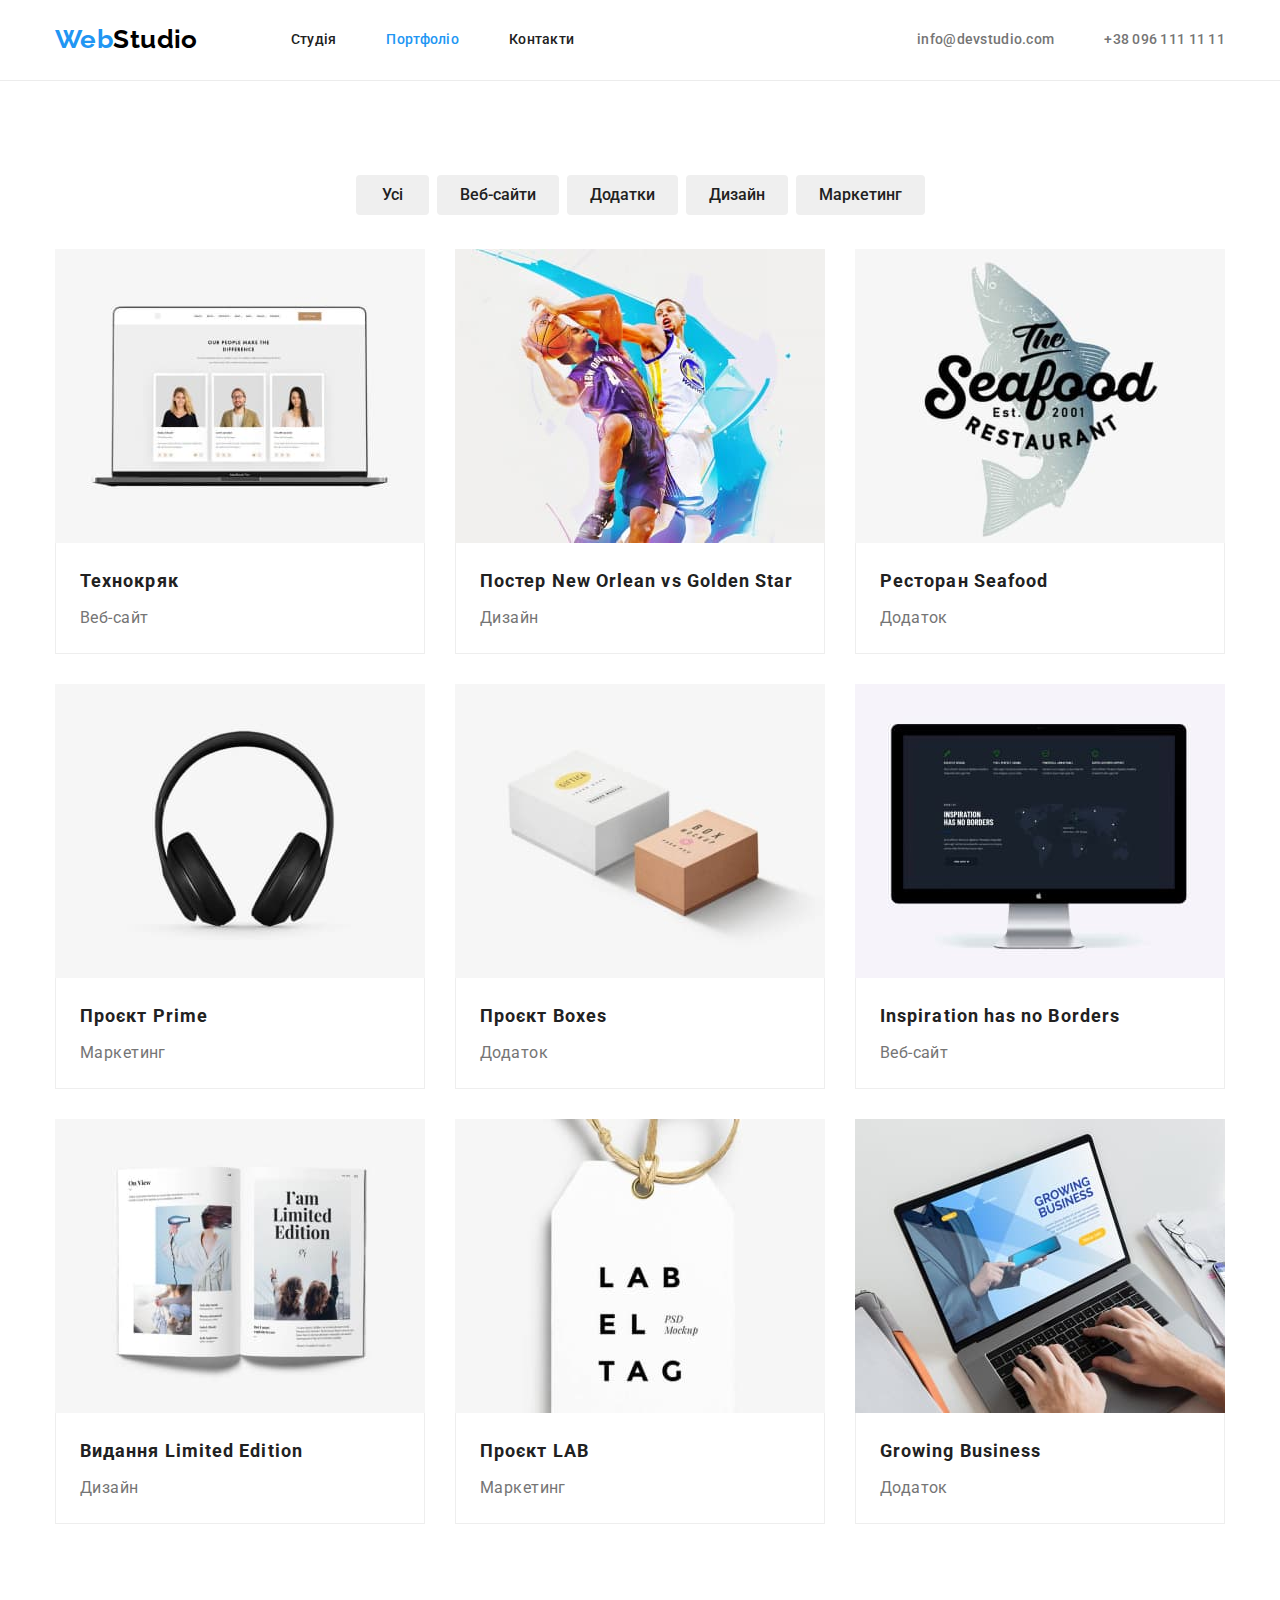
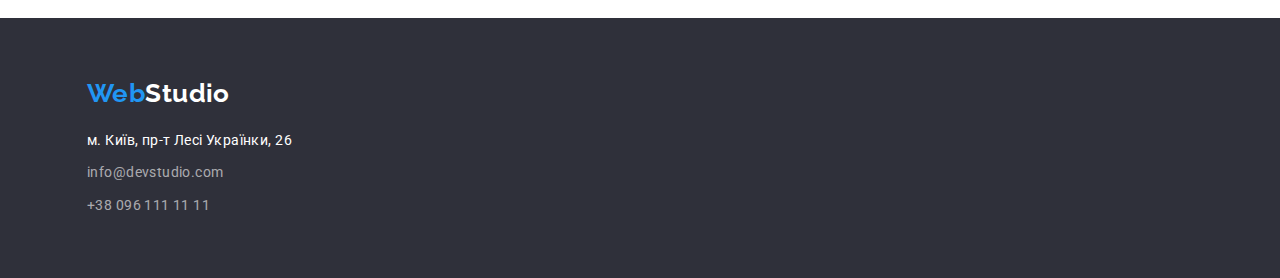
==== portfolio.html @ 9d6f00cf "Додаю HW №3" ====
<!DOCTYPE html>
<html lang="en">
  <head>
    <meta charset="UTF-8" />
    <meta http-equiv="X-UA-Compatible" content="IE=edge" />
    <meta name="viewport" content="width=device-width, initial-scale=1.0" />
    <title>goit-markup-hw-03</title>
    <link rel="preconnect" href="https://fonts.googleapis.com" />
    <link rel="preconnect" href="https://fonts.gstatic.com" crossorigin />
    <link
      href="https://fonts.googleapis.com/css2?family=Raleway:wght@700&family=Roboto:wght@400;500;700;900&display=swap"
      rel="stylesheet"
    />
    <link
      rel="stylesheet"
      href="https://cdnjs.cloudflare.com/ajax/libs/modern-normalize/1.1.0/modern-normalize.min.css"
    />
    <link rel="stylesheet" href="./css/styles.css" />
  </head>
  <body>
    <!-- Шапка сайта -->
    <header class="header heder-portfolio">
      <div class="container nav-container">
        <a href="#" lang="en" class="logo link"><span class="logo-web">Web</span>Studio</a>

        <nav>
          <ul class="site-nav list">
            <li class="item"><a href="./index.html" class="link">Студія</a></li>
            <li class="item"><a href="./portfolio.html" class="link active">Портфоліо</a></li>
            <li class="item"><a href="#" class="link">Контакти</a></li>
          </ul>
        </nav>

        <ul class="main-contacts list">
          <li class="item">
            <a href="mailto:info@devstudio.com" class="contacts link">info@devstudio.com</a>
          </li>
          <li class="item">
            <a href="tel:+380961111111" class="contacts link">+38 096 111 11 11</a>
          </li>
        </ul>
      </div>
    </header>
    <main>
      <section class="portfolio section">
        <!-- <h1>Портфоліо</h1> -->
        <div class="container">
          <ul class="list filter-nav">
            <li class="item"><button type="button" class="nav-button">Усі</button></li>
            <li class="item"><button type="button" class="nav-button">Веб-сайти</button></li>
            <li class="item"><button type="button" class="nav-button">Додатки</button></li>
            <li class="item"><button type="button" class="nav-button">Дизайн</button></li>
            <li class="item"><button type="button" class="nav-button">Маркетинг</button></li>
          </ul>
          <ul class="list portfolio-list">
            <li class="portfolio-block">
              <img
                class="portfolio-img"
                src="./images/portfolio-01.jpg"
                alt="Відкритий сайт на ноутбуці"
                width="370"
                height="294"
              />
              <div class="portfolio-inf">
                <h2 class="portfolio-title">Технокряк</h2>
                <p class="portfolio-description">Веб-сайт</p>
              </div>
            </li>
            <li class="portfolio-block">
              <img
                class="portfolio-img"
                src="./images/portfolio-02.jpg"
                alt="Два баскетболісти з м'ячем"
                width="370"
                height="294"
              />
              <div  class="portfolio-inf">
                <h2 class="portfolio-title">
                Постер <span lang="en">New Orlean vs Golden Star</span>
              </h2>
              <p class="portfolio-description">Дизайн</p>
              </div>
            </li>
            <li class="portfolio-block">
              <img
                class="portfolio-img"
                src="./images/portfolio-03.jpg"
                alt="Логотип ресторану Seafood"
                width="370"
                height="294"
              />
              <div  class="portfolio-inf">
                <h2 class="portfolio-title">Ресторан <span lang="en">Seafood</span></h2>
              <p class="portfolio-description">Додаток</p>
              </div>
            </li>
            <li class="portfolio-block">
              <img
                class="portfolio-img"
                src="./images/portfolio-04.jpg"
                alt="Навушники"
                width="370"
                height="294"
              />
              <div class="portfolio-inf">
                <h2 class="portfolio-title">Проєкт <span lang="en">Prime</span></h2>
              <p class="portfolio-description">Маркетинг</p>
              </div>
            </li>
            <li class="portfolio-block">
              <img
                class="portfolio-img"
                src="./images/portfolio-05.jpg"
                alt="Дві коробки"
                width="370"
                height="294"
              />
              <div class="portfolio-inf">
                <h2 class="portfolio-title">Проєкт <span lang="en">Boxes</span></h2>
              <p class="portfolio-description">Додаток</p>
              </div>
            </li>
            <li class="portfolio-block">
              <img
                class="portfolio-img"
                src="./images/portfolio-06.jpg"
                alt="монітор"
                width="370"
                height="294"
              />
              <div class="portfolio-inf">
                <h2 lang="en" class="portfolio-title">Inspiration has no Borders</h2>
              <p class="portfolio-description">Веб-сайт</p>
              </div>
            </li>
            <li class="portfolio-block">
              <img
                class="portfolio-img"
                src="./images/portfolio-07.jpg"
                alt="Відкритий журнал"
                width="370"
                height="294"
              />
              <div class="portfolio-inf">
                <h2 class="portfolio-title">Видання <span lang="en">Limited Edition</span></h2>
              <p class="portfolio-description">Дизайн</p>
              </div>
            </li>
            <li class="portfolio-block">
              <img
                class="portfolio-img"
                src="./images/portfolio-08.jpg"
                alt="Лейбл"
                width="370"
                height="294"
              />
              <div class="portfolio-inf">
                <h2 class="portfolio-title">Проєкт <span lang="en">LAB</span></h2>
              <p class="portfolio-description">Маркетинг</p>
              </div>
            </li>
            <li class="portfolio-block">
              <img
                class="portfolio-img"
                src="./images/portfolio-09.jpg"
                alt="Людина працює на ноутбуці"
                width="370"
                height="294"
              />
              <div class="portfolio-inf">
                <h2 lang="en" class="portfolio-title">Growing Business</h2>
              <p class="portfolio-description">Додаток</p>
              </div>
            </li>
          </ul>
        </div>
      </section>
    </main>

    <!-- Футер -->
    <footer class="footer">
      <div class="container">
        <a href="#" lang="en" class="logo link"><span class="logo-web">Web</span>Studio</a>
        <address class="address">
          <ul class="list">
            <li>
              <a href="https://goo.gl/maps/9ttwzkd9uLQhC29X6" class="link location"
                >м. Київ, пр-т Лесі Українки, 26
              </a>
            </li>
            <li><a href="mailto:info@devstudio.com" class="link mail">info@devstudio.com</a></li>
            <li><a href="tel:+380961111111" class="link tel">+38 096 111 11 11</a></li>
          </ul>
        </address>
      </div>
    </footer>
  </body>
</html>
---- css/styles.css ----
/* Цвет основного текста #212121 */
/* Вторичный цвет текста #757575 */
/* Белый #FFFFFF */
/* Акцент #2196F3 */
/* Цвет герой/футер #2F303A */
/* Первичный цвет фона #F5F5F5 */
/* Вторичный цвет фона #F5F4FA */
/* Черный цвет logo #000000*/

:root {
  --primary-text-kolor: #757575;
  --title-text-color: #212121;
  --primary-background-color: #f5f5f5;
  --secondary-background-color: #f5f4fa;
  --hero-background-color: #2f303a;
  --accent-color: #2196f3;
  --white-color: #ffffff;
  --black-color: #000000;
}

body {
  background-color: var(--white-color);
  color: var(--primary-text-kolor);

  font-family: 'Roboto', sans-serif;
  font-size: 14px;
  letter-spacing: 0.03em;
  line-height: 1.71;
}

/* Утилитарные классы */

.list {
  padding: 0;
  margin: 0;
  list-style: none;
}

.link {
  text-decoration: none;
}

.address {
  font-style: normal;
}

.section {
  padding-top: 94px;
  padding-bottom: 94px;
}
/* ФУТЕР */

/* Логотипы футер/хедер */

.container {
  margin-left: auto;
  margin-right: auto;
  width: 1200px;
  padding-left: 15px;
  padding-right: 15px;
}

.logo {
  display: block;
  padding-top: 24px;
  padding-bottom: 25px;

  color: var(--black-color);

  font-family: 'Raleway';
  font-weight: 700;
  font-size: 26px;
  line-height: 1.19;
}

.footer .logo {
  color: var(--white-color);
}

.header .logo-web,
.footer .logo-web {
  color: var(--accent-color);
}

/* Навигация по сайту */

.header {
  background-color: var(--white-color);
}

.nav-container {
  display: flex;
  align-items: center;
}

.site-nav {
  display: flex;
  margin-left: 93px;

  color: var(--title-text-color);

  font-weight: 500;
  line-height: 1.14;
  letter-spacing: 0.02em;
}

.site-nav .item:not(:last-child) {
  margin-right: 50px;
}

.site-nav .link {
  display: block;
  padding-top: 32px;
  padding-bottom: 32px;
  color: inherit;
}

.site-nav .link:hover,
.site-nav .link:focus {
  color: var(--accent-color);
}

.site-nav .active {
  color: var(--accent-color);
}

/* Контакты */

.main-contacts {
  display: flex;
  margin-left: auto;
}

.main-contacts .item + .item {
  margin-left: 50px;
}

.main-contacts .contacts {
  display: block;
  padding-top: 32px;
  padding-bottom: 32px;

  color: inherit;

  font-weight: 500;
  line-height: 1.14;
  letter-spacing: 0.02em;
}

.contacts:hover,
.contacts:focus {
  color: var(--accent-color);
}

/* МЕЙН-КОНТЕНТ */

/* Герой */

.hero {
  background-color: var(--hero-background-color);
  text-align: center;
  padding-top: 200px;
  padding-bottom: 200px;
}

.hero-title {
  width: 696px;
  margin-left: auto;
  margin-right: auto;
  margin-top: 0;
  margin-bottom: 30px;

  color: var(--white-color);

  font-weight: 900;
  font-size: 44px;
  line-height: 1.36;
  letter-spacing: 0.06em;
  text-transform: uppercase;
  text-align: center;
}

.button {
  border-radius: 4px;
  padding: 10px 32px;
  min-width: 216px;
  border: 1px solid transparent;

  color: var(--white-color);
  background-color: var(--accent-color);

  font-family: inherit;
  font-size: 16px;
  font-weight: 700;
  line-height: 1.88;
  letter-spacing: 0.06em;
  text-align: center;

  cursor: pointer;
}

/* ОСНОВНЫЕ СЕКЦИИ */

.work-target-title,
.team-title {
  color: var(--title-text-color);

  font-size: 36px;
  font-weight: 700;
  line-height: 1.16;
  text-align: center;
}

/* Секция-"преймущества" */

.feature {
  padding-top: 94px;
}

.feature-list {
  display: flex;
  justify-content: center;
}

.feature-title {
  margin-top: 0;
  margin-bottom: 10px;

  color: var(--title-text-color);

  font-size: 14px;
  font-weight: 700;
  line-height: 1.14;
  text-transform: uppercase;
}

.feature-list .title {
  max-width: calc((100%-90px) / 4);
}

.feature-list .title:not(:last-child) {
  margin-right: 30px;
}

.feature-list.list p {
  margin-top: 0;
  margin-bottom: 0;
}

/* Секция-"Чем мы занимаемся" */

.work-target-list {
  display: flex;
}

.work-target-list .title:not(:last-child) {
  margin-right: 30px;
}

.work-target-title {
  margin-top: 0;
  margin-bottom: 50px;
}

/* Секция-"Наша команда" */

.team {
  background-color: var(--secondary-background-color);
}

.team-list {
  display: flex;
}

.team-list .title {
  width: calc((100%-90px) / 4);

  background: var(--white-color);
  box-shadow: 0px 1px 3px rgba(0, 0, 0, 0.12), 0px 1px 1px rgba(0, 0, 0, 0.14),
    0px 2px 1px rgba(0, 0, 0, 0.2);
  border-radius: 0px 0px 4px 4px;
}

.team-list .title:not(:last-child) {
  margin-right: 30px;
}

.team-title {
  margin-top: 0;
  margin-bottom: 50px;
}

.team-img {
  margin-bottom: 30px;
}

.name {
  margin-top: 0;
  margin-bottom: 10px;

  color: var(--title-text-color);

  font-size: 16px;
  font-weight: 500;
  line-height: 1.18;
  letter-spacing: 0.03em;
}

.profession {
  margin-top: 0;
  margin-bottom: 30px;

  font-size: 16px;
  line-height: 1.18;
}

.team-list > li {
  text-align: center;
}

/* ФУТЕР */

.footer {
  padding-top: 60px;
  padding-left: 64px;
  padding-bottom: 60px;

  background-color: var(--hero-background-color);
}

.footer .logo {
  display: inline-block;
  padding-top: 0;
  padding-bottom: 0;
  margin-bottom: 20px;
}

.location {
  display: inline-block;
  margin-bottom: 9px;

  color: var(--white-color);
}

.mail {
  display: inline-block;
  margin-bottom: 9px;
}

.mail,
.tel {
  color: rgba(255, 255, 255, 0.6);
}

.location:hover,
.mail:hover,
.tel:hover,
.location:focus,
.mail:focus,
.tel:focus {
  color: var(--accent-color);
}

/* Сторінка portfolio.html */

.heder-portfolio {
  border-bottom: 1px solid #ececec;
}

.filter-nav {
  display: flex;
  justify-content: center;
  margin-bottom: 34px;
}

.filter-nav .item:not(:last-child) {
  margin-right: 8px;
}

.nav-button {
  display: inline-block;
  padding: 6px 22px;
  border-radius: 4px;
  border: 1px solid transparent;
  min-width: 73px;

  color: var(--title-text-color);

  font-family: inherit;
  font-weight: 500;
  font-size: 16px;
  line-height: 1.62;
  text-align: center;
  cursor: pointer;
}

.nav-button:hover,
.nav-button:focus {
  color: var(--white-color);
  background-color: var(--accent-color);
}

.portfolio-list {
  display: flex;
  flex-wrap: wrap;
}

.portfolio-block {
  width: calc((100% - 60px) / 3);
  background: var(--white-color);
}

.portfolio-inf {
  border-left: 1px solid #eeeeee;
  border-right: 1px solid #eeeeee;
  border-bottom: 1px solid #eeeeee;
}

.portfolio-block:not(:nth-child(3n)) {
  margin-right: 30px;
}

.portfolio-block:not(:nth-last-child(-n + 3)) {
  margin-bottom: 30px;
}

.portfolio-img {
  display: block;
}

.portfolio-title {

  padding-top: 20px;
  margin-top: 0;
  margin-bottom: 4px;
  margin-left: 24px;

  color: var(--title-text-color);

  font-size: 18px;
  font-weight: 700;
  line-height: 2;
  letter-spacing: 0.06em;
}

.portfolio-description {
  font-size: 16px;
  line-height: 1.87;
  margin-top: 0;
  margin-bottom: 20px;
  margin-left: 24px;
}
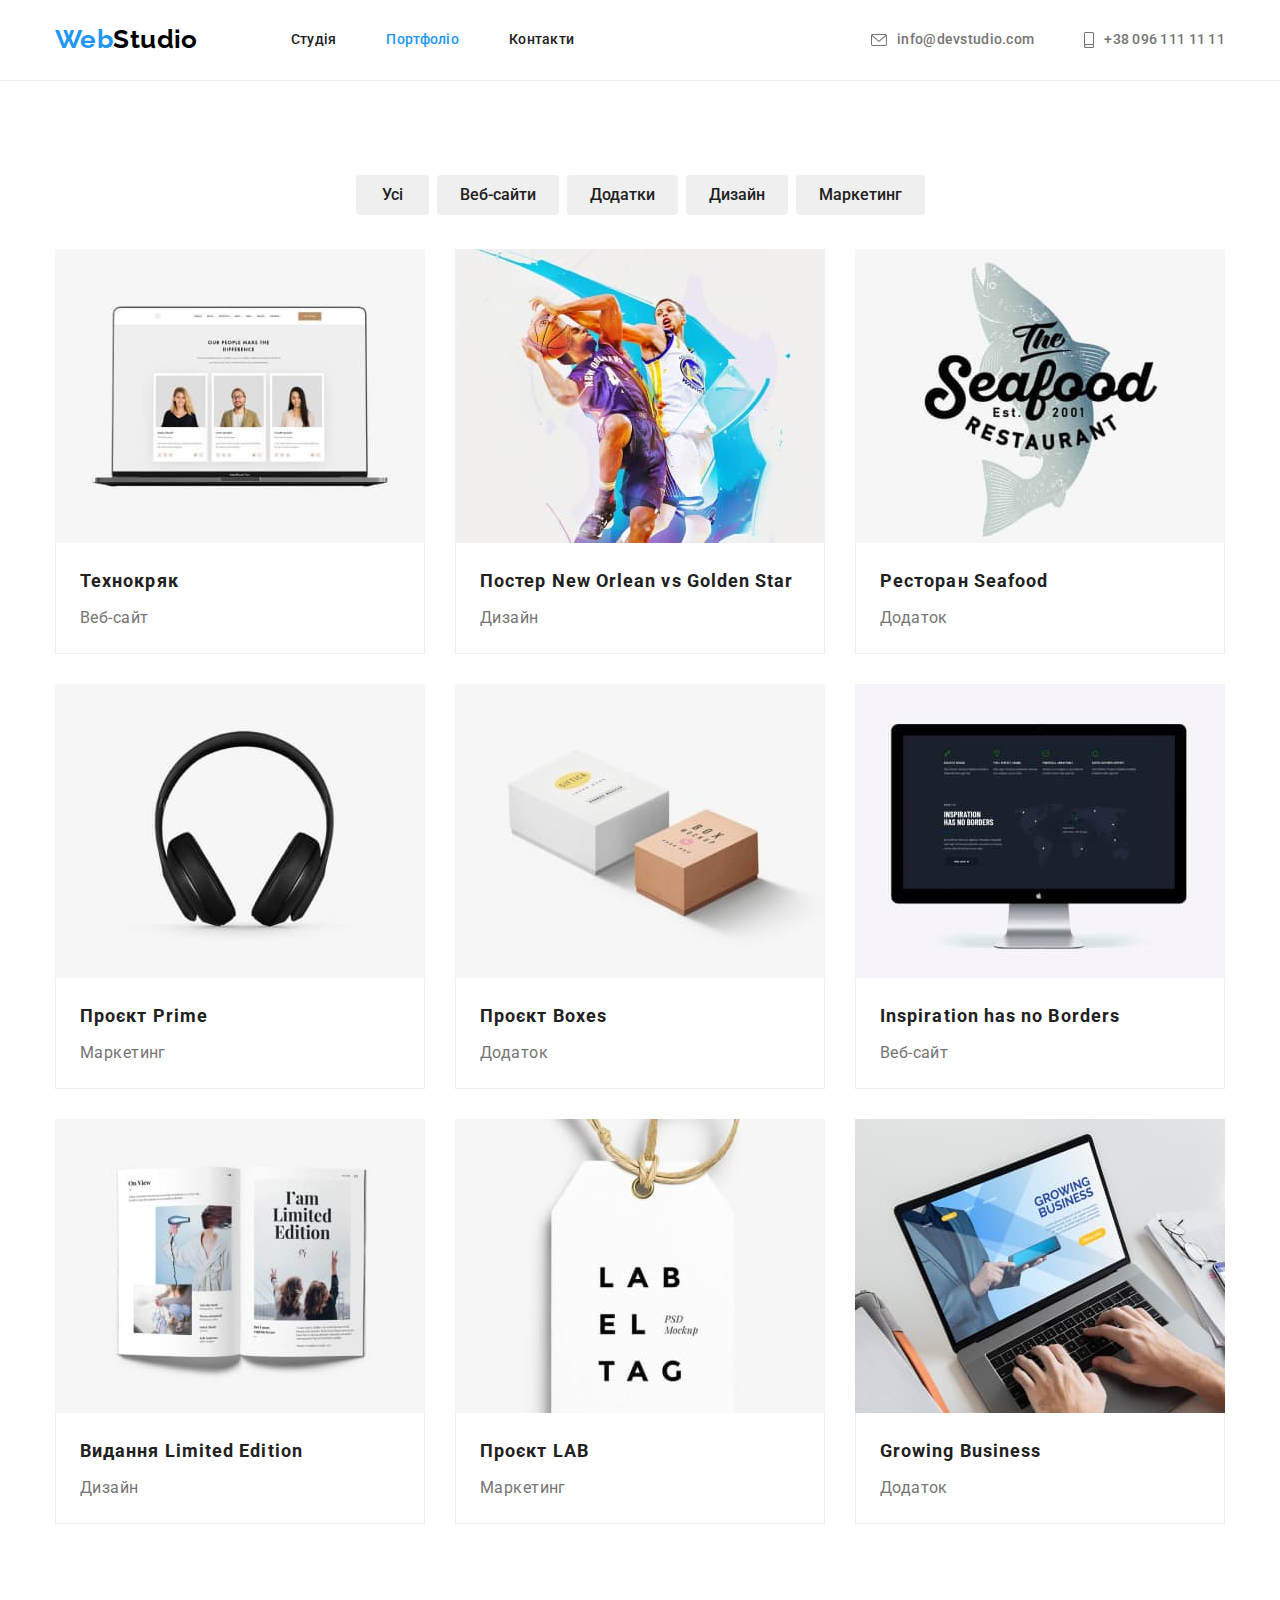
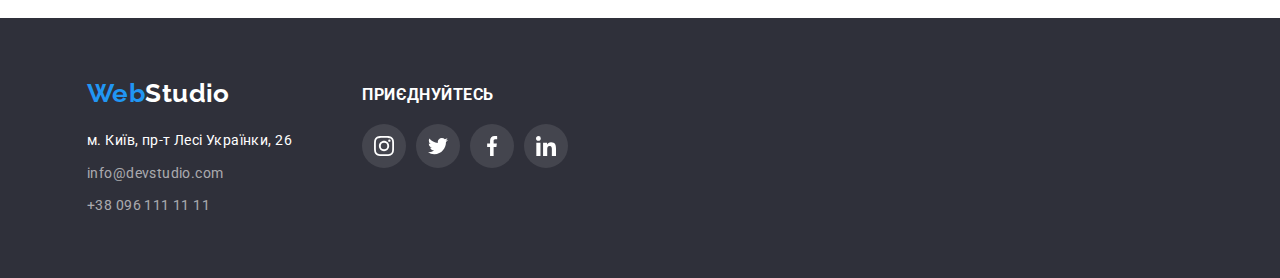
==== commit 6db123b6: "Добавил декоративные эффекты" ====
--- a/portfolio.html
+++ b/portfolio.html
@@ -33,10 +33,15 @@
 
         <ul class="main-contacts list">
           <li class="item">
-            <a href="mailto:info@devstudio.com" class="contacts link">info@devstudio.com</a>
+            <a href="mailto:info@devstudio.com" class="contacts email link"
+              ><svg width="16" height="12" class="nav-email-icon">
+                <use href="./images/icons.svg#icon-envelope"></use></svg>info@devstudio.com</a>
           </li>
           <li class="item">
-            <a href="tel:+380961111111" class="contacts link">+38 096 111 11 11</a>
+            <a href="tel:+380961111111" class="contacts phone-number link"
+              ><svg width="10" height="16" class="nav-number-icon">
+                <use href="./images/icons.svg#icon-smartphone"></use></svg>+38 096 111 11 11</a
+            >
           </li>
         </ul>
       </div>
@@ -179,8 +184,9 @@
 
     <!-- Футер -->
     <footer class="footer">
-      <div class="container">
-        <a href="#" lang="en" class="logo link"><span class="logo-web">Web</span>Studio</a>
+      <div class="container footer-container">
+    <div class="footer-adress">
+          <a href="#" lang="en" class="logo link"><span class="logo-web">Web</span>Studio</a>
         <address class="address">
           <ul class="list">
             <li>
@@ -191,6 +197,37 @@
             <li><a href="mailto:info@devstudio.com" class="link mail">info@devstudio.com</a></li>
             <li><a href="tel:+380961111111" class="link tel">+38 096 111 11 11</a></li>
           </ul>
+    </div>
+
+            <div class="footer-soc-links">
+              <h3 class="footer-soc-title">приєднуйтесь</h3>
+          <ul class="footer-soc-list list">
+          <li class="footer-soc-item">
+            <a href="#" class="link footer-soc-link">
+              <svg width="20" height="20" class="footer-soc-icon">
+              <use href="./images/icons.svg#icon-instagram"></use>
+            </svg>
+            </a>
+          </li>
+            <li class="footer-soc-item">
+              <a href="#" class="link footer-soc-link">
+                <svg width="20" height="20" class="footer-soc-icon">
+              <use href="./images/icons.svg#icon-twitter"></use>
+            </svg>
+              </a>
+            </li>
+            <li class="footer-soc-item">
+              <a href="#" class="link footer-soc-link"><svg width="20" height="20" class="footer-soc-icon">
+              <use href="./images/icons.svg#icon-facebook"></use>
+            </svg></a>
+            </li>
+            <li class="footer-soc-item">
+              <a href="#" class="link footer-soc-link"><svg width="20" height="20" class="footer-soc-icon">
+              <use href="./images/icons.svg#icon-linkedin"></use>
+            </svg></a>
+            </li>
+          </ul>
+            </div>
         </address>
       </div>
     </footer>
--- a/css/styles.css
+++ b/css/styles.css
@@ -136,7 +136,7 @@
 }
 
 .main-contacts .contacts {
-  display: block;
+  display: inline-flex;
   padding-top: 32px;
   padding-bottom: 32px;
 
@@ -148,19 +148,44 @@
 }
 
 .contacts:hover,
-.contacts:focus {
+.contacts:focus,
+.nav-email-icon:hover,
+.nav-email-icon:focus,
+.nav-number-icon:hover,
+.nav-number-icon:focus {
   color: var(--accent-color);
 }
 
+.email,
+.phone-number {
+  width: 100%;
+  height: 100%;
+  justify-content: center;
+  align-items: center;
+}
+
+.nav-email-icon,
+.nav-number-icon {
+  margin-right: 10px;
+  fill: currentColor;
+}
+
 /* МЕЙН-КОНТЕНТ */
 
 /* Герой */
 
 .hero {
-  background-color: var(--hero-background-color);
+  background-color: #c4c4c4;
   text-align: center;
   padding-top: 200px;
   padding-bottom: 200px;
+  background-image: linear-gradient(rgba(47, 48, 58, 0.4), rgba(47, 48, 58, 0.4)),
+    url(../images/hero.jpg);
+  background-repeat: no-repeat;
+  background-size: cover;
+  background-position: center;
+  max-width: 1600px;
+  margin: 0 auto;
 }
 
 .hero-title {
@@ -222,6 +247,32 @@
   justify-content: center;
 }
 
+.feature-list .title::before {
+  display: block;
+  content: '';
+  height: 120px;
+  margin-bottom: 30px;
+  background-color: #f5f4fa;
+  background-repeat: no-repeat;
+  background-position: center;
+}
+
+.icon-antenna::before {
+  background-image: url(../images/antenna.svg);
+}
+
+.icon-clock::before {
+  background-image: url(../images/clock.svg);
+}
+
+.icon-diagram::before {
+  background-image: url(../images/diagram.svg);
+}
+
+.icona-stronaut::before {
+  background-image: url(../images/astronaut.svg);
+}
+
 .feature-title {
   margin-top: 0;
   margin-bottom: 10px;
@@ -308,14 +359,108 @@
 
 .profession {
   margin-top: 0;
-  margin-bottom: 30px;
+  margin-bottom: 16px;
 
   font-size: 16px;
   line-height: 1.18;
 }
 
+.team-soc-list {
+  display: flex;
+  justify-content: center;
+  align-items: center;
+  margin-bottom: 30px;
+}
+
+.team-soc-items {
+  width: 44px;
+  height: 44px;
+}
+
+.team-soc-link {
+  display: flex;
+  width: 100%;
+  height: 100%;
+  border-radius: 50%;
+  justify-content: center;
+  align-items: center;
+  color: #afb1b8;
+}
+
+.team-soc-link:hover {
+  background-color: #2196f3;
+  color: #ffffff;
+}
+
+.team-soc-icons {
+  fill: currentColor;
+}
+
+.team-soc-items:not(:last-child) {
+  margin-right: 10px;
+}
+
 .team-list > li {
   text-align: center;
+}
+
+/* Секция-"Постоянные клиенты" */
+
+.clients {
+  padding-top: 94px;
+  padding-bottom: 94px;
+}
+
+.clients-list {
+  display: flex;
+}
+
+.clients-title {
+  margin-top: 0;
+  margin-bottom: 50px;
+  font-weight: 700;
+  font-size: 36px;
+  line-height: 1.16;
+  text-align: center;
+  letter-spacing: 0.03em;
+
+  color: var(--title-text-color);
+}
+
+.clients-list {
+  display: flex;
+  justify-content: center;
+  align-items: center;
+}
+
+.clients-item {
+  width: 170px;
+  height: 92px;
+}
+
+.clients-link {
+  display: flex;
+  border: 1px solid #afb1b8;
+  border-radius: 4px;
+  width: 100%;
+  height: 100%;
+  justify-content: center;
+  align-items: center;
+  color: #afb1b8;
+}
+
+.clients-link:hover,
+.clients-link:focus {
+  color: var(--accent-color);
+  border-color: var(--accent-color);
+}
+
+.client-svg {
+  fill: currentColor;
+}
+
+.clients-item:not(:last-child) {
+  margin-right: 30px;
 }
 
 /* ФУТЕР */
@@ -361,6 +506,64 @@
   color: var(--accent-color);
 }
 
+.footer-container {
+  display: flex;
+}
+
+.footer-soc-list {
+  display: flex;
+}
+
+.footer-adress {
+  margin-right: 70px;
+}
+
+.footer-soc-item:not(:last-child) {
+  margin-right: 10px;
+}
+
+.footer-soc-title {
+  margin-top: 8px;
+  margin-bottom: 20px;
+  font-weight: 700;
+  line-height: 1.14;
+  letter-spacing: 0.03em;
+  text-transform: uppercase;
+
+  color: #ffffff;
+}
+
+.footer-soc-list {
+  display: flex;
+  justify-content: center;
+  align-items: center;
+}
+
+.footer-soc-item {
+  width: 44px;
+  height: 44px;
+}
+
+.footer-soc-link {
+  display: flex;
+  width: 100%;
+  height: 100%;
+  border-radius: 50%;
+  justify-content: center;
+  align-items: center;
+  color: #ffffff;
+  background-color: rgba(255, 255, 255, 0.1);
+}
+
+.footer-soc-link:hover {
+  background-color: #2196f3;
+  color: #ffffff;
+}
+
+.footer-soc-icon {
+  fill: currentColor;
+}
+
 /* Сторінка portfolio.html */
 
 .heder-portfolio {
@@ -429,7 +632,6 @@
 }
 
 .portfolio-title {
-
   padding-top: 20px;
   margin-top: 0;
   margin-bottom: 4px;
@@ -443,6 +645,12 @@
   letter-spacing: 0.06em;
 }
 
+.portfolio-block:hover,
+.portfolio-block:focus {
+  box-shadow: 0px 1px 1px rgba(0, 0, 0, 0.12), 0px 4px 4px rgba(0, 0, 0, 0.06),
+    1px 4px 6px rgba(0, 0, 0, 0.16);
+}
+
 .portfolio-description {
   font-size: 16px;
   line-height: 1.87;
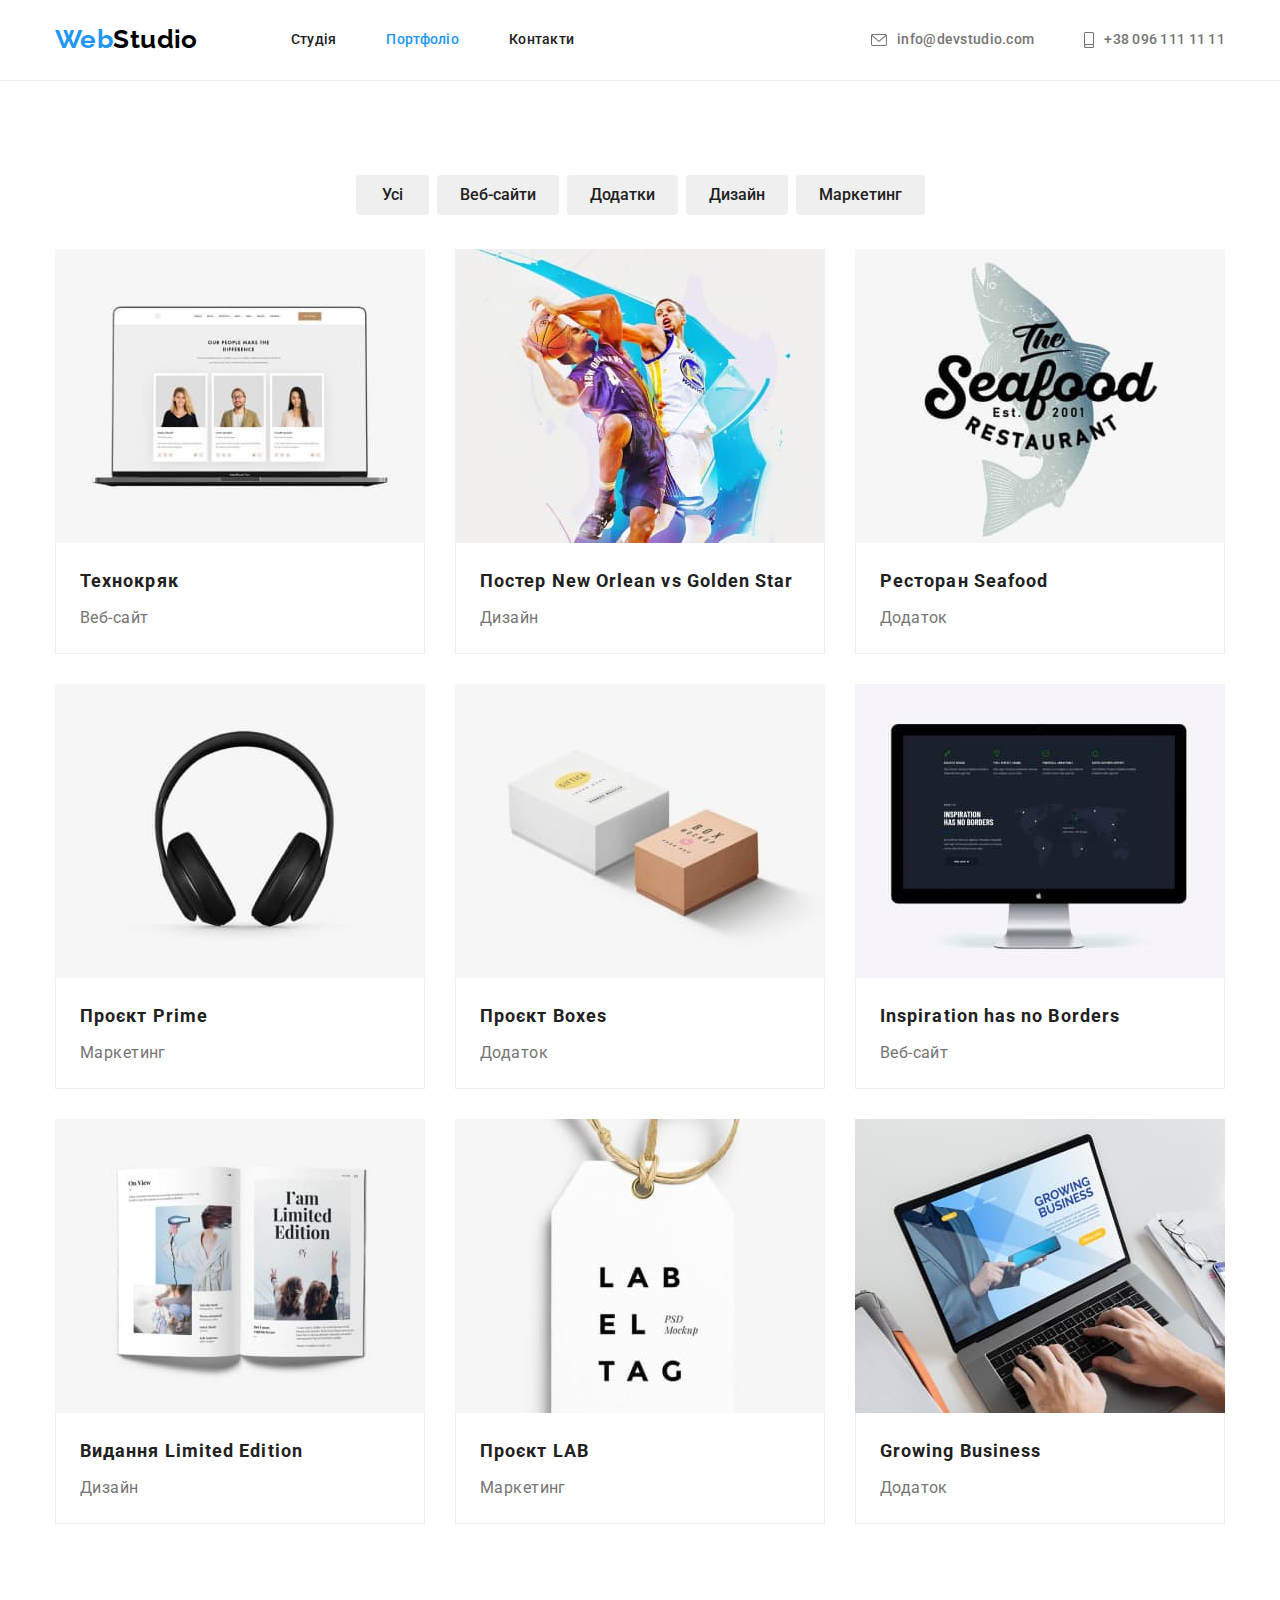
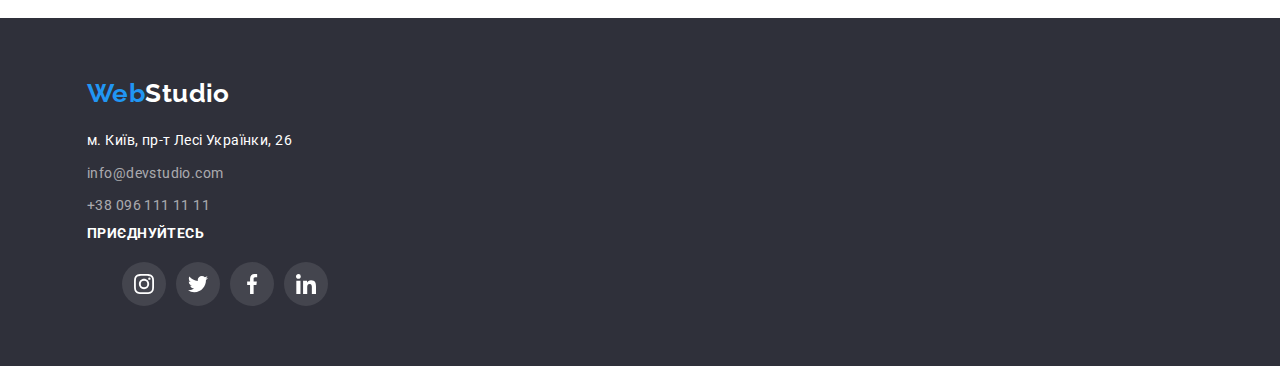
==== commit c2757d70: "Отформатировал" ====
--- a/portfolio.html
+++ b/portfolio.html
@@ -35,12 +35,15 @@
           <li class="item">
             <a href="mailto:info@devstudio.com" class="contacts email link"
               ><svg width="16" height="12" class="nav-email-icon">
-                <use href="./images/icons.svg#icon-envelope"></use></svg>info@devstudio.com</a>
+                <use href="./images/icons.svg#icon-envelope"></use></svg
+              >info@devstudio.com</a
+            >
           </li>
           <li class="item">
             <a href="tel:+380961111111" class="contacts phone-number link"
               ><svg width="10" height="16" class="nav-number-icon">
-                <use href="./images/icons.svg#icon-smartphone"></use></svg>+38 096 111 11 11</a
+                <use href="./images/icons.svg#icon-smartphone"></use></svg
+              >+38 096 111 11 11</a
             >
           </li>
         </ul>
@@ -79,11 +82,11 @@
                 width="370"
                 height="294"
               />
-              <div  class="portfolio-inf">
+              <div class="portfolio-inf">
                 <h2 class="portfolio-title">
-                Постер <span lang="en">New Orlean vs Golden Star</span>
-              </h2>
-              <p class="portfolio-description">Дизайн</p>
+                  Постер <span lang="en">New Orlean vs Golden Star</span>
+                </h2>
+                <p class="portfolio-description">Дизайн</p>
               </div>
             </li>
             <li class="portfolio-block">
@@ -94,9 +97,9 @@
                 width="370"
                 height="294"
               />
-              <div  class="portfolio-inf">
+              <div class="portfolio-inf">
                 <h2 class="portfolio-title">Ресторан <span lang="en">Seafood</span></h2>
-              <p class="portfolio-description">Додаток</p>
+                <p class="portfolio-description">Додаток</p>
               </div>
             </li>
             <li class="portfolio-block">
@@ -109,7 +112,7 @@
               />
               <div class="portfolio-inf">
                 <h2 class="portfolio-title">Проєкт <span lang="en">Prime</span></h2>
-              <p class="portfolio-description">Маркетинг</p>
+                <p class="portfolio-description">Маркетинг</p>
               </div>
             </li>
             <li class="portfolio-block">
@@ -122,7 +125,7 @@
               />
               <div class="portfolio-inf">
                 <h2 class="portfolio-title">Проєкт <span lang="en">Boxes</span></h2>
-              <p class="portfolio-description">Додаток</p>
+                <p class="portfolio-description">Додаток</p>
               </div>
             </li>
             <li class="portfolio-block">
@@ -135,7 +138,7 @@
               />
               <div class="portfolio-inf">
                 <h2 lang="en" class="portfolio-title">Inspiration has no Borders</h2>
-              <p class="portfolio-description">Веб-сайт</p>
+                <p class="portfolio-description">Веб-сайт</p>
               </div>
             </li>
             <li class="portfolio-block">
@@ -148,7 +151,7 @@
               />
               <div class="portfolio-inf">
                 <h2 class="portfolio-title">Видання <span lang="en">Limited Edition</span></h2>
-              <p class="portfolio-description">Дизайн</p>
+                <p class="portfolio-description">Дизайн</p>
               </div>
             </li>
             <li class="portfolio-block">
@@ -161,7 +164,7 @@
               />
               <div class="portfolio-inf">
                 <h2 class="portfolio-title">Проєкт <span lang="en">LAB</span></h2>
-              <p class="portfolio-description">Маркетинг</p>
+                <p class="portfolio-description">Маркетинг</p>
               </div>
             </li>
             <li class="portfolio-block">
@@ -174,7 +177,7 @@
               />
               <div class="portfolio-inf">
                 <h2 lang="en" class="portfolio-title">Growing Business</h2>
-              <p class="portfolio-description">Додаток</p>
+                <p class="portfolio-description">Додаток</p>
               </div>
             </li>
           </ul>
@@ -185,49 +188,52 @@
     <!-- Футер -->
     <footer class="footer">
       <div class="container footer-container">
-    <div class="footer-adress">
-          <a href="#" lang="en" class="logo link"><span class="logo-web">Web</span>Studio</a>
         <address class="address">
-          <ul class="list">
-            <li>
-              <a href="https://goo.gl/maps/9ttwzkd9uLQhC29X6" class="link location"
-                >м. Київ, пр-т Лесі Українки, 26
-              </a>
-            </li>
-            <li><a href="mailto:info@devstudio.com" class="link mail">info@devstudio.com</a></li>
-            <li><a href="tel:+380961111111" class="link tel">+38 096 111 11 11</a></li>
-          </ul>
-    </div>
-
-            <div class="footer-soc-links">
-              <h3 class="footer-soc-title">приєднуйтесь</h3>
-          <ul class="footer-soc-list list">
-          <li class="footer-soc-item">
-            <a href="#" class="link footer-soc-link">
-              <svg width="20" height="20" class="footer-soc-icon">
-              <use href="./images/icons.svg#icon-instagram"></use>
-            </svg>
-            </a>
-          </li>
-            <li class="footer-soc-item">
-              <a href="#" class="link footer-soc-link">
-                <svg width="20" height="20" class="footer-soc-icon">
-              <use href="./images/icons.svg#icon-twitter"></use>
-            </svg>
-              </a>
-            </li>
-            <li class="footer-soc-item">
-              <a href="#" class="link footer-soc-link"><svg width="20" height="20" class="footer-soc-icon">
-              <use href="./images/icons.svg#icon-facebook"></use>
-            </svg></a>
-            </li>
-            <li class="footer-soc-item">
-              <a href="#" class="link footer-soc-link"><svg width="20" height="20" class="footer-soc-icon">
-              <use href="./images/icons.svg#icon-linkedin"></use>
-            </svg></a>
-            </li>
-          </ul>
-            </div>
+          <div class="footer-adress">
+            <a href="#" lang="en" class="logo link"><span class="logo-web">Web</span>Studio</a>
+
+            <ul class="list">
+              <li>
+                <a href="https://goo.gl/maps/9ttwzkd9uLQhC29X6" class="link location"
+                  >м. Київ, пр-т Лесі Українки, 26
+                </a>
+              </li>
+              <li><a href="mailto:info@devstudio.com" class="link mail">info@devstudio.com</a></li>
+              <li><a href="tel:+380961111111" class="link tel">+38 096 111 11 11 </a></li>
+            </ul>
+          </div>
+
+          <div class="footer-soc-links">
+            <p class="footer-soc-title">приєднуйтесь</p>
+            <ul class="footer-soc-list list">
+              <li class="footer-soc-item">
+                <a href="#" class="link footer-soc-link">
+                  <svg width="20" height="20" class="footer-soc-icon">
+                    <use href="./images/icons.svg#icon-instagram"></use>
+                  </svg>
+                </a>
+              </li>
+              <li class="footer-soc-item">
+                <a href="#" class="link footer-soc-link">
+                  <svg width="20" height="20" class="footer-soc-icon">
+                    <use href="./images/icons.svg#icon-twitter"></use>
+                  </svg>
+                </a>
+              </li>
+              <li class="footer-soc-item">
+                <a href="#" class="link footer-soc-link"
+                  ><svg width="20" height="20" class="footer-soc-icon">
+                    <use href="./images/icons.svg#icon-facebook"></use></svg
+                ></a>
+              </li>
+              <li class="footer-soc-item">
+                <a href="#" class="link footer-soc-link"
+                  ><svg width="20" height="20" class="footer-soc-icon">
+                    <use href="./images/icons.svg#icon-linkedin"></use></svg
+                ></a>
+              </li>
+            </ul>
+          </div>
         </address>
       </div>
     </footer>
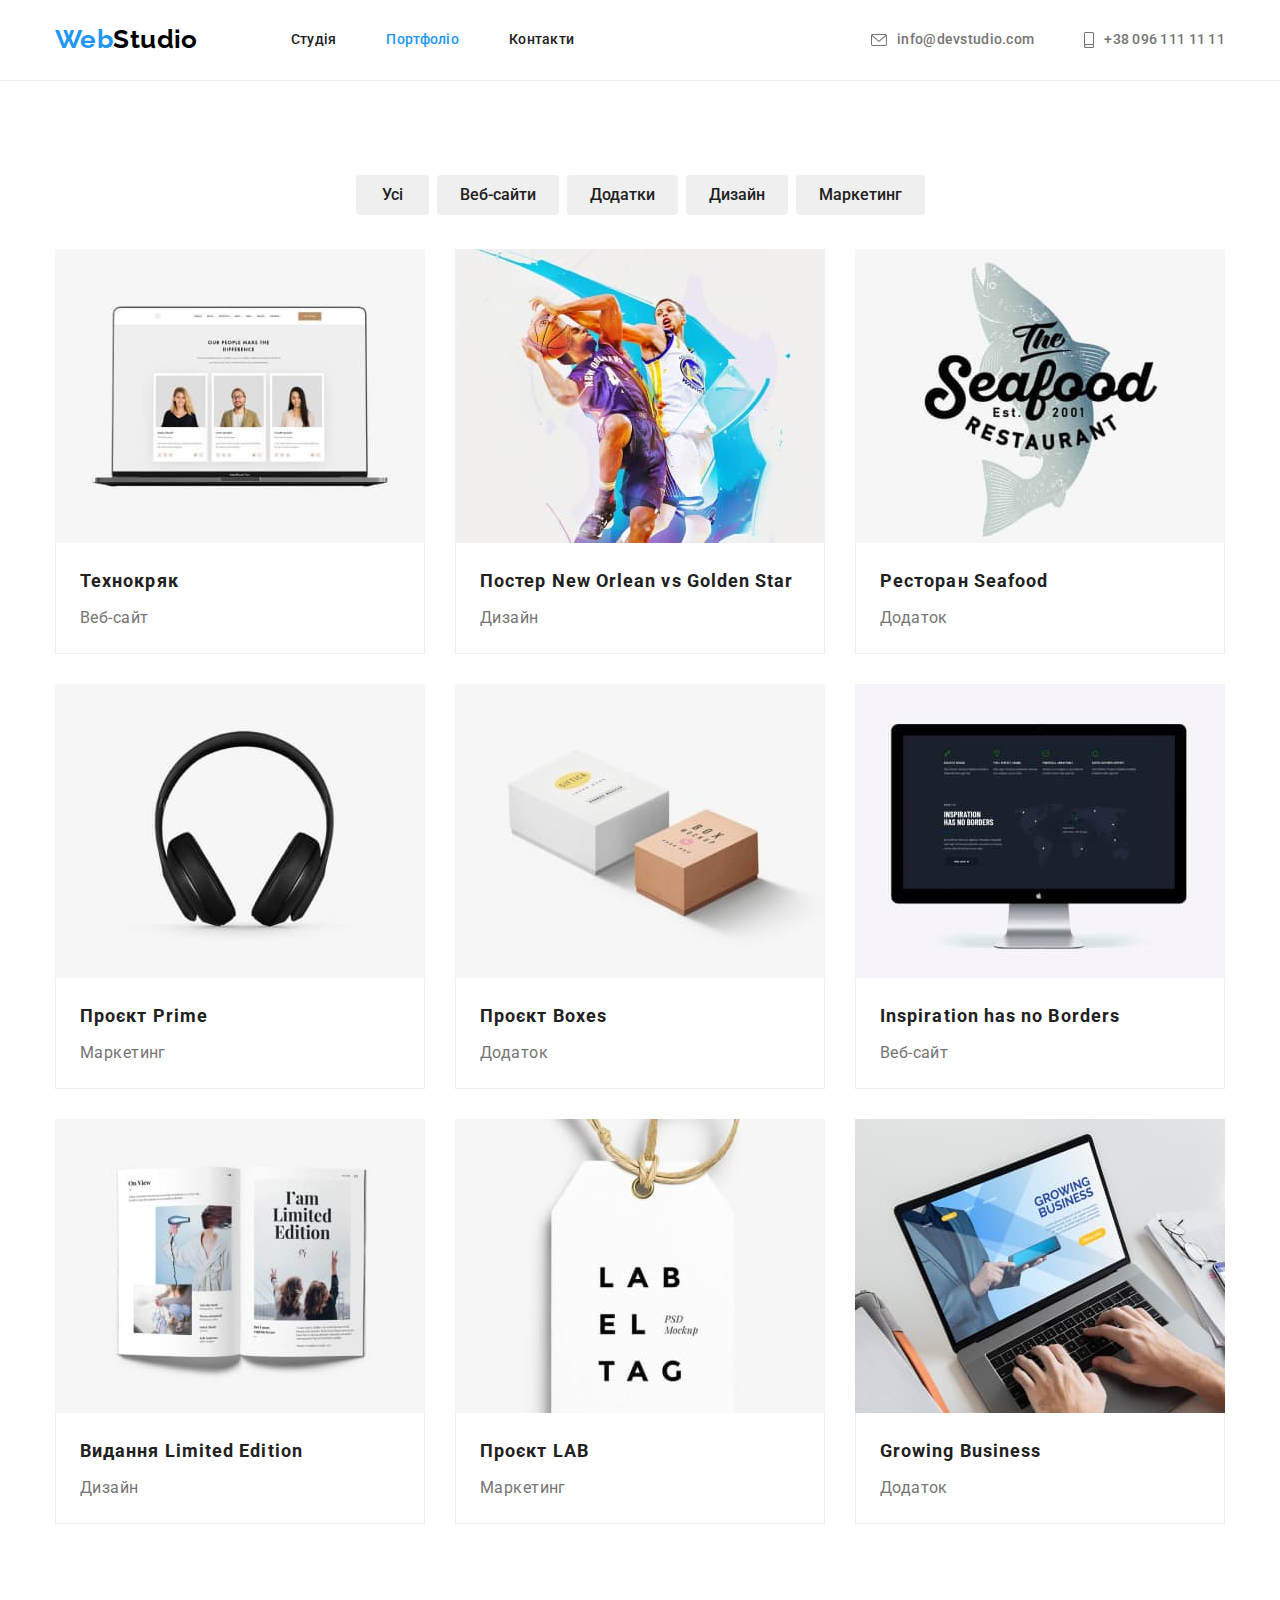
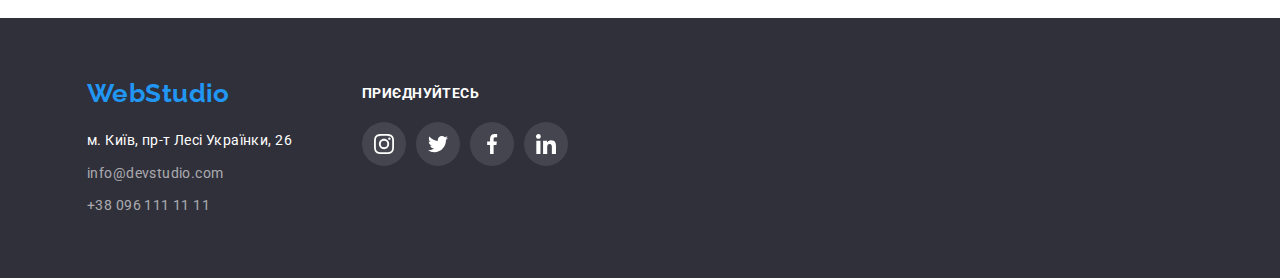
==== commit 400f2436: "Исправил позиционирование футера" ====
--- a/portfolio.html
+++ b/portfolio.html
@@ -187,10 +187,11 @@
 
     <!-- Футер -->
     <footer class="footer">
-      <div class="container footer-container">
-        <address class="address">
+      <div class="container">
+        <address class="address address-container">
           <div class="footer-adress">
-            <a href="#" lang="en" class="logo link"><span class="logo-web">Web</span>Studio</a>
+            <a href="#" lang="en" class="logo link"><span class="logo-web">
+              Web<span>Studio</a>
 
             <ul class="list">
               <li>
@@ -223,14 +224,12 @@
               <li class="footer-soc-item">
                 <a href="#" class="link footer-soc-link"
                   ><svg width="20" height="20" class="footer-soc-icon">
-                    <use href="./images/icons.svg#icon-facebook"></use></svg
-                ></a>
+                    <use href="./images/icons.svg#icon-facebook"></use></svg></a>
               </li>
               <li class="footer-soc-item">
                 <a href="#" class="link footer-soc-link"
                   ><svg width="20" height="20" class="footer-soc-icon">
-                    <use href="./images/icons.svg#icon-linkedin"></use></svg
-                ></a>
+                    <use href="./images/icons.svg#icon-linkedin"></use></svg></a>
               </li>
             </ul>
           </div>
--- a/css/styles.css
+++ b/css/styles.css
@@ -506,7 +506,7 @@
   color: var(--accent-color);
 }
 
-.footer-container {
+.address-container {
   display: flex;
 }
 
